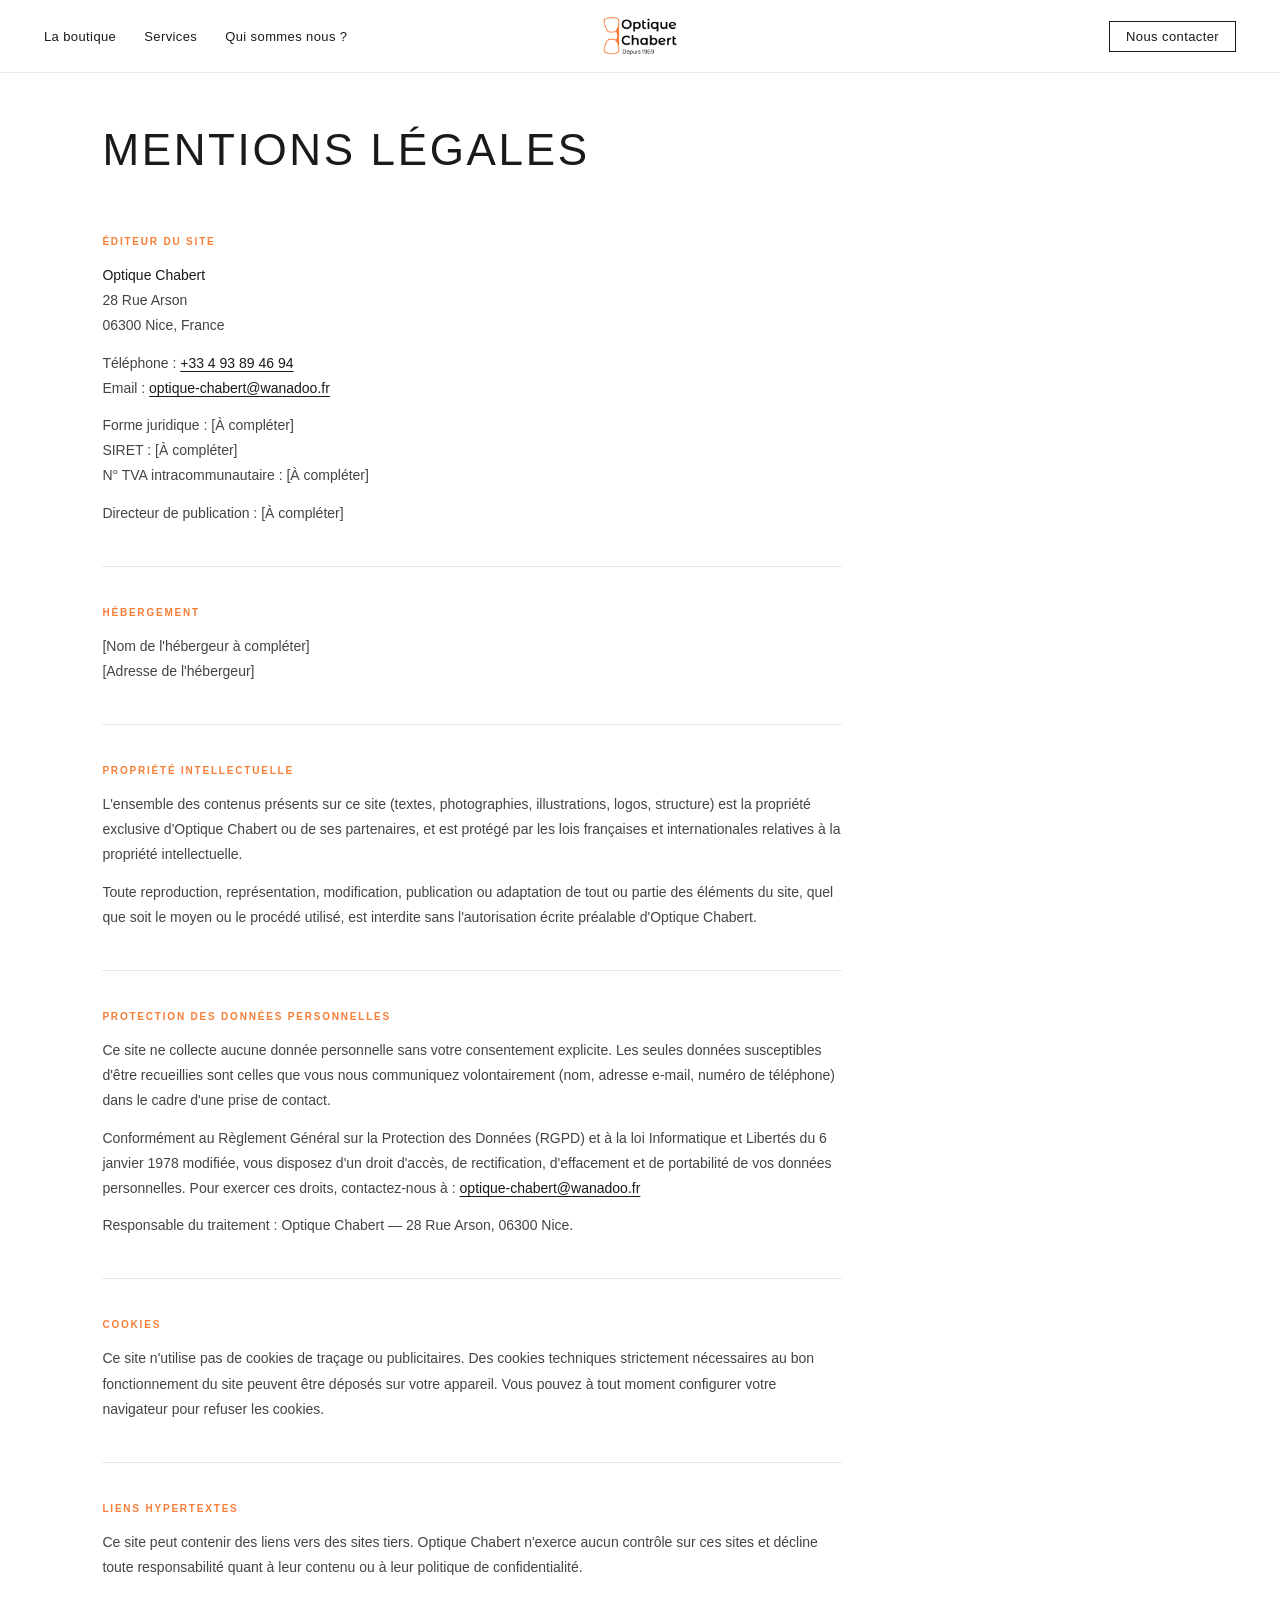
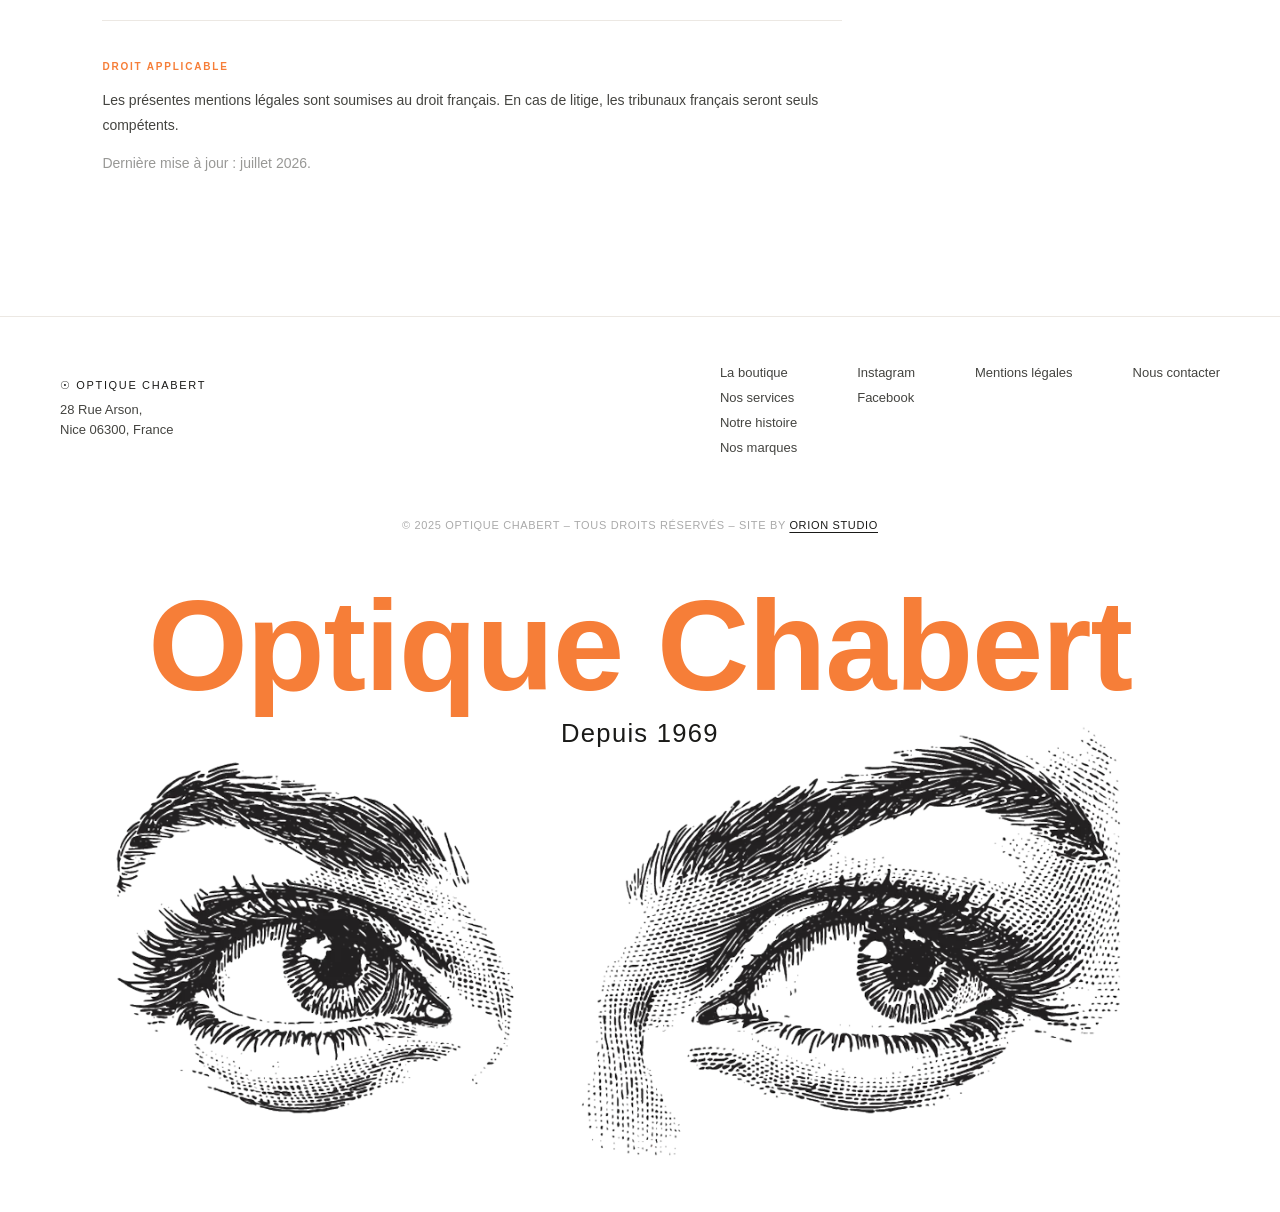
==== mentions-legales.html @ 477409d4 "Mentions légales : création de la page + nettoyage footer - Nouvelle page mentions-legales.html (édi" ====
<!DOCTYPE html>
<html lang="fr">
<head>
  <meta charset="UTF-8">
  <meta name="viewport" content="width=device-width, initial-scale=1.0">
  <title>Mentions légales — Optique Chabert</title>
  <meta name="description" content="Mentions légales du site Optique Chabert, opticien à Nice (06300).">
  <meta name="robots" content="noindex, follow">
  <link rel="canonical" href="https://optique-chabert.com/mentions-legales.html">
  <link rel="stylesheet" href="assets/css/styles.css">
</head>
<body>

  <!-- ── HEADER ──────────────────────────────────────────────── -->
  <header id="site-header" class="scrolled">

    <nav class="nav nav--left">
      <a href="/#boutique">La boutique</a>
      <span class="nav-services-trigger" role="button" tabindex="0">Services</span>
      <a href="/#histoire">Qui sommes nous ?</a>
    </nav>

    <a href="/" class="header-logo" aria-label="Optique Chabert — accueil">
      <picture>
        <source srcset="assets/images/logo-header.webp" type="image/webp">
        <img src="assets/images/logo-header.png" alt="Optique Chabert">
      </picture>
    </a>

    <nav class="nav nav--right">
      <a href="/#contact" class="nav-rdv">Nous contacter</a>
    </nav>

    <button class="burger" id="burger-btn" aria-label="Ouvrir le menu" aria-expanded="false">
      <span></span><span></span><span></span>
    </button>

    <!-- Mega menu Services (desktop) -->
    <div class="mega-menu" id="mega-menu">
      <a href="services/examen-de-vue.html" class="mega-card">
        <div class="mega-card-img" style="background-image:url('assets/images/sante-visuelle.webp')"></div>
        <div class="mega-card-body">
          <h4>Examen de vue</h4>
          <p>Évaluation complète de votre vision</p>
        </div>
      </a>
      <a href="services/lentilles-de-contact.html" class="mega-card">
        <div class="mega-card-img" style="background-image:url('assets/images/notre-histoire.webp')"></div>
        <div class="mega-card-body">
          <h4>Lentilles de contact</h4>
          <p>Adaptation et suivi personnalisés</p>
        </div>
      </a>
      <a href="services/lentilles-de-nuit.html" class="mega-card">
        <div class="mega-card-img" style="background-image:url('assets/images/lentille-de-nuit.webp')"></div>
        <div class="mega-card-body">
          <h4>Lentilles de nuit</h4>
          <p>Voir sans correction en journée</p>
        </div>
      </a>
      <a href="services/basse-vision.html" class="mega-card">
        <div class="mega-card-img" style="background-image:url('assets/images/basse-vision.webp')"></div>
        <div class="mega-card-body">
          <h4>Basse vision</h4>
          <p>Accompagnement des déficiences visuelles</p>
        </div>
      </a>
      <a href="services/vision-de-l-enfant.html" class="mega-card">
        <div class="mega-card-img" style="background-image:url('assets/images/enfant.webp')"></div>
        <div class="mega-card-body">
          <h4>Vision de l'enfant</h4>
          <p>Suivi et freination myopique</p>
        </div>
      </a>
    </div>

  </header>

  <!-- ── MENTIONS LÉGALES ─────────────────────────────────────── -->
  <main class="legal-page">

    <div class="legal-container">

      <h1 class="legal-title">Mentions légales</h1>

      <section class="legal-section">
        <h2>Éditeur du site</h2>
        <p><strong>Optique Chabert</strong><br>
        28 Rue Arson<br>
        06300 Nice, France</p>
        <p>Téléphone : <a href="tel:+33493894694">+33 4 93 89 46 94</a><br>
        Email : <a href="mailto:optique-chabert@wanadoo.fr">optique-chabert@wanadoo.fr</a></p>
        <p>Forme juridique : [À compléter]<br>
        SIRET : [À compléter]<br>
        N° TVA intracommunautaire : [À compléter]</p>
        <p>Directeur de publication : [À compléter]</p>
      </section>

      <section class="legal-section">
        <h2>Hébergement</h2>
        <p>[Nom de l'hébergeur à compléter]<br>
        [Adresse de l'hébergeur]</p>
      </section>

      <section class="legal-section">
        <h2>Propriété intellectuelle</h2>
        <p>L'ensemble des contenus présents sur ce site (textes, photographies, illustrations, logos, structure) est la propriété exclusive d'Optique Chabert ou de ses partenaires, et est protégé par les lois françaises et internationales relatives à la propriété intellectuelle.</p>
        <p>Toute reproduction, représentation, modification, publication ou adaptation de tout ou partie des éléments du site, quel que soit le moyen ou le procédé utilisé, est interdite sans l'autorisation écrite préalable d'Optique Chabert.</p>
      </section>

      <section class="legal-section">
        <h2>Protection des données personnelles</h2>
        <p>Ce site ne collecte aucune donnée personnelle sans votre consentement explicite. Les seules données susceptibles d'être recueillies sont celles que vous nous communiquez volontairement (nom, adresse e-mail, numéro de téléphone) dans le cadre d'une prise de contact.</p>
        <p>Conformément au Règlement Général sur la Protection des Données (RGPD) et à la loi Informatique et Libertés du 6 janvier 1978 modifiée, vous disposez d'un droit d'accès, de rectification, d'effacement et de portabilité de vos données personnelles. Pour exercer ces droits, contactez-nous à : <a href="mailto:optique-chabert@wanadoo.fr">optique-chabert@wanadoo.fr</a></p>
        <p>Responsable du traitement : Optique Chabert — 28 Rue Arson, 06300 Nice.</p>
      </section>

      <section class="legal-section">
        <h2>Cookies</h2>
        <p>Ce site n'utilise pas de cookies de traçage ou publicitaires. Des cookies techniques strictement nécessaires au bon fonctionnement du site peuvent être déposés sur votre appareil. Vous pouvez à tout moment configurer votre navigateur pour refuser les cookies.</p>
      </section>

      <section class="legal-section">
        <h2>Liens hypertextes</h2>
        <p>Ce site peut contenir des liens vers des sites tiers. Optique Chabert n'exerce aucun contrôle sur ces sites et décline toute responsabilité quant à leur contenu ou à leur politique de confidentialité.</p>
      </section>

      <section class="legal-section">
        <h2>Droit applicable</h2>
        <p>Les présentes mentions légales sont soumises au droit français. En cas de litige, les tribunaux français seront seuls compétents.</p>
        <p class="legal-date">Dernière mise à jour : juillet 2026.</p>
      </section>

    </div>

  </main>

  <!-- ── FOOTER ──────────────────────────────────────────────── -->
  <footer id="footer">

    <div class="footer-nav-bar">
      <div class="footer-left">
        <span class="footer-address-name">&#9737; Optique Chabert</span>
        <span class="footer-address-detail">28 Rue Arson,<br>Nice 06300, France</span>
      </div>

      <nav class="footer-cols">
        <div class="footer-col">
          <a href="/#boutique">La boutique</a>
          <a href="/#services">Nos services</a>
          <a href="/#histoire">Notre histoire</a>
          <a href="nos-marques.html">Nos marques</a>
        </div>
        <div class="footer-col">
          <a href="https://www.instagram.com/optique.chabert" target="_blank" rel="noopener">Instagram</a>
          <a href="https://www.facebook.com/profile.php?id=61589570131337" target="_blank" rel="noopener">Facebook</a>
        </div>
        <div class="footer-col">
          <a href="mentions-legales.html" aria-current="page">Mentions légales</a>
        </div>
        <div class="footer-col">
          <a href="/#contact">Nous contacter</a>
        </div>
      </nav>
    </div>

    <div class="footer-copy">
      &copy; 2025 Optique Chabert &ndash; Tous droits réservés &ndash; Site by <a href="https://orion-studio.io" target="_blank" rel="noopener">Orion Studio</a>
    </div>

    <div class="footer-statement">
      <div class="footer-statement-text">
        <span class="footer-big-name">Optique Chabert</span>
        <span class="footer-big-since">Depuis 1969</span>
      </div>
    </div>

  </footer>

  <script src="assets/js/script.js"></script>
</body>
</html>
---- assets/css/styles.css ----
/* ── VARIABLES & RESET ─────────────────────────────────────── */
:root {
  --accent:      #F67E38;
  --dark:        #1a1a18;
  --mid:         #444440;
  --light:       #f5f0eb;
  --header-h:    72px;
  --serif:       Helvetica Neue, Helvetica, Arial, sans-serif;
  --sans:        Helvetica Neue, Helvetica, Arial, sans-serif;
}

*, *::before, *::after { box-sizing: border-box; margin: 0; padding: 0; }

html { scroll-behavior: smooth; }

body {
  font-family: var(--sans);
  color: var(--dark);
  background: #fff;
  overflow-x: hidden;
}

a { text-decoration: none; color: inherit; }
ol, ul { list-style: none; }
img { display: block; max-width: 100%; }


/* ── BOUTONS ───────────────────────────────────────────────── */
.btn {
  display: inline-flex;
  align-items: center;
  justify-content: center;
  border: 1px solid currentColor;
  padding: 11px 22px;
  font-family: var(--sans);
  font-size: 11px;
  font-weight: 500;
  letter-spacing: 0.14em;
  text-transform: uppercase;
  transition: background 0.25s ease, color 0.25s ease;
  cursor: pointer;
}

.btn:hover { background: currentColor; }
/* hero button hover : text devient sombre */
.hero-content .btn:hover { color: var(--dark); }

.btn--sm {
  padding: 9px 18px;
  font-size: 10px;
}


/* ── HEADER ────────────────────────────────────────────────── */
#site-header {
  position: fixed;
  inset: 0 0 auto 0;
  height: var(--header-h);
  display: flex;
  align-items: center;
  justify-content: space-between;
  padding: 0 44px;
  z-index: 300;
  transition:
    background  0.45s ease,
    backdrop-filter 0.45s ease,
    -webkit-backdrop-filter 0.45s ease,
    box-shadow  0.45s ease;
}

#site-header.scrolled {
  background: rgba(255, 255, 255, 0.88);
  backdrop-filter: blur(24px);
  -webkit-backdrop-filter: blur(24px);
  box-shadow: 0 1px 0 rgba(0,0,0,0.08);
}

/* Navigation */
.nav {
  display: flex;
  align-items: center;
  gap: 28px;
}

.nav a,
.nav-services-trigger {
  font-size: 13px;
  font-weight: 400;
  letter-spacing: 0.03em;
  color: rgba(255,255,255,0.92);
  transition: color 0.3s ease, opacity 0.3s ease;
  white-space: nowrap;
  cursor: pointer;
  user-select: none;
}

.nav a:hover,
.nav-services-trigger:hover { opacity: 0.7; }

#site-header.scrolled .nav a,
#site-header.scrolled .nav-services-trigger { color: var(--dark); }

.nav-rdv {
  border: 1px solid rgba(255,255,255,0.6);
  padding: 7px 16px;
  font-size: 12px;
  font-weight: 500;
  letter-spacing: 0.08em;
  transition: background 0.25s, border-color 0.3s, color 0.3s !important;
}

.nav-rdv:hover {
  background: rgba(255,255,255,0.15);
  opacity: 1 !important;
}

#site-header.scrolled .nav-rdv {
  border-color: var(--dark);
  color: var(--dark);
}

#site-header.scrolled .nav-rdv:hover {
  background: var(--dark);
  color: #fff;
  border-color: var(--dark);
}

/* Logo dans le header — caché au départ, glisse à l'apparition */
.header-logo {
  position: absolute;
  left: 50%;
  transform: translateX(-50%);
  opacity: 0;
  transition: opacity 0.35s ease;
  pointer-events: none;
}

.header-logo img {
  height: 38px;
}

#site-header.scrolled .header-logo {
  opacity: 1;
  pointer-events: auto;
}


/* ── HERO ──────────────────────────────────────────────────── */
#hero {
  position: relative;
  height: 100vh;
  display: flex;
  align-items: flex-end;
  overflow: hidden;
}

.hero-bg {
  position: absolute;
  inset: 0;
  width: 100%;
  height: 100%;
  object-fit: cover;
  object-position: center;
  transform: scale(1.04); /* léger zoom pour parallaxe JS */
  transform-origin: center;
  transition: transform 0.05s linear;
}

.hero-overlay {
  position: absolute;
  inset: 0;
  background: linear-gradient(
    to bottom,
    rgba(0,0,0,0.3) 0%,
    rgba(0,0,0,0.15) 35%,
    rgba(0,0,0,0.72) 100%
  );
}

/* Grand logo centré — disparaît au scroll */
.hero-logo {
  position: absolute;
  top: 50%;
  left: 50%;
  transform: translate(-50%, -50%);
  pointer-events: none;
  transition: opacity 0.1s linear;
  z-index: 2;
}

.hero-logo img {
  width: clamp(200px, 22vw, 320px);
  filter: brightness(0) invert(1); /* blanc */
}

/* Texte bas gauche */
.hero-content {
  position: relative;
  z-index: 2;
  padding: 0 60px 64px;
  color: white;
  max-width: 680px;
}

.hero-content h1 {
  font-family: var(--sans);
  font-size: clamp(36px, 5.5vw, 68px);
  font-weight: 400;
  letter-spacing: 0.12em;
  text-transform: uppercase;
  margin-bottom: 18px;
  line-height: 1;
}

.hero-content p {
  font-size: 15px;
  line-height: 1.75;
  opacity: 0.88;
  margin-bottom: 32px;
  font-weight: 300;
}

.hero-content em {
  font-style: italic;
  font-family: var(--serif);
  font-size: 15px;
  letter-spacing: 0.02em;
}

.hero-content .btn {
  color: white;
  border-color: rgba(255,255,255,0.25);
  background: rgba(255,255,255,0.12);
  backdrop-filter: blur(10px);
  -webkit-backdrop-filter: blur(10px);
}

.hero-content .btn:hover {
  background: rgba(255,255,255,0.9);
  color: var(--dark);
  border-color: transparent;
}


/* ── SERVICES — SCROLL HORIZONTAL ─────────────────────────── */
/*
  Hauteur totale du wrapper = 100vh (zone sticky) + overflow horizontal
  → 5 cartes × 50vw = 250vw au total ; visible au départ : 100vw (2 cartes)
  → distance à parcourir : 150vw + 16px (4 gaps × 4px)
  Le scroll vertical pilote la translation horizontale, ratio ≈ 1:1
*/
#services-wrapper {
  position: relative;
  margin-top: 4px;
  height: calc(100vh - var(--header-h) + 150vw + 16px);
}

#services-sticky {
  position: sticky;
  top: var(--header-h);
  height: calc(100vh - var(--header-h));
  overflow: hidden;
  display: flex;
  align-items: stretch;
}

#services-track {
  display: flex;
  gap: 4px;
  will-change: transform;
}

.service-card {
  position: relative;
  flex-shrink: 0;
  width: 50vw;
  height: calc(100vh - var(--header-h));
  overflow: hidden;
}

/* Lien couvrant toute la carte */
.card-link {
  position: absolute;
  inset: 0;
  z-index: 1;
}

.service-bg {
  position: absolute;
  inset: 0;
  background-size: cover;
  background-position: center;
  transition: transform 0.6s ease;
}

.service-card:hover .service-bg {
  transform: scale(1.04);
}

.service-bg--1 { background-image: url('../images/sante-visuelle.webp'); }
.service-bg--2 { background-image: url('../images/notre-histoire.webp'); }
.service-bg--3 { background-image: url('../images/lentille-de-nuit.webp'); }
.service-bg--4 { background-image: url('../images/basse-vision.webp'); }
.service-bg--5 { background-image: url('../images/montures_solaires.webp'); }

/* Overlay au-dessus du lien carte */
.service-overlay {
  position: absolute;
  inset: 0;
  z-index: 2;
  display: flex;
  flex-direction: column;
  justify-content: flex-end;
  padding: 40px;
  background: linear-gradient(
    to top,
    rgba(0,0,0,0.78) 0%,
    rgba(0,0,0,0.35) 45%,
    transparent 100%
  );
  color: white;
}

.service-overlay h3 {
  font-family: var(--serif);
  font-size: clamp(24px, 2.8vw, 36px);
  font-weight: 400;
  letter-spacing: 0.02em;
  margin-bottom: 12px;
  line-height: 1.15;
}

.service-overlay p {
  font-size: 14px;
  line-height: 1.7;
  font-weight: 300;
  opacity: 0.88;
  margin-bottom: 24px;
  max-width: 380px;
}

.service-actions {
  display: flex;
  gap: 12px;
  flex-wrap: wrap;
}

.service-actions .btn {
  color: white;
  border-color: rgba(255,255,255,0.25);
  background: rgba(255,255,255,0.12);
  backdrop-filter: blur(10px);
  -webkit-backdrop-filter: blur(10px);
}

.service-actions .btn:hover {
  background: rgba(255,255,255,0.9);
  color: var(--dark);
  border-color: transparent;
}


/* ── MONTURES & SOLAIRES ────────────────────────────────────── */
#montures {
  display: grid;
  grid-template-columns: 1fr 1fr;
  height: calc(100vh - var(--header-h));
  margin-top: 4px;
  margin-bottom: 4px;
}

.montures-img {
  background-size: cover;
  background-position: center;
}

.montures-content {
  display: flex;
  flex-direction: column;
  justify-content: center;
  padding: 80px 72px;
  background: #faf8f5;
  overflow-y: auto;
}

.montures-content h2 {
  font-size: clamp(28px, 3vw, 42px);
  font-weight: 400;
  letter-spacing: 0.04em;
  text-transform: uppercase;
  color: var(--dark);
  margin-bottom: 28px;
}

.montures-content p {
  font-size: 16px;
  line-height: 1.75;
  color: #555;
  margin-bottom: 16px;
}

.montures-content .btn {
  align-self: flex-start;
  margin-top: 16px;
}


/* ── NOTRE HISTOIRE ────────────────────────────────────────── */
#histoire {
  display: grid;
  grid-template-columns: 1fr 1fr;
  margin-top: 4px;
  background: #fff;
}

/* Colonne gauche : image sticky */
.histoire-img-col {
  position: relative;
}

.histoire-img-wrap {
  position: sticky;
  top: var(--header-h);
  height: calc(100vh - var(--header-h));
  overflow: hidden;
}

.histoire-img {
  position: absolute;
  inset: 0;
  width: 100%;
  height: 100%;
  object-fit: cover;
  opacity: 0;
  transform: scale(1.04);
  transition: opacity 0.7s ease, transform 0.7s ease;
}

.histoire-img--active {
  opacity: 1;
  transform: scale(1);
}

/* Colonne droite : frise chronologique */
.histoire-content-col {
  display: flex;
  flex-direction: column;
}

.histoire-timeline {
  position: relative;
  padding-left: clamp(48px, 6vw, 80px);
}

/* Ligne verticale de la frise */
.histoire-timeline::before {
  content: '';
  position: absolute;
  left: calc(clamp(48px, 6vw, 80px) / 2);
  top: 8vh;
  bottom: 8vh;
  width: 1px;
  background: #e0dbd4;
}

/* Étape */
.histoire-step {
  position: relative;
  min-height: calc(100vh - var(--header-h));
  display: flex;
  align-items: center;
  gap: 32px;
  padding: 60px clamp(32px, 4vw, 64px) 60px 0;
  opacity: 0.3;
  transform: translateY(24px);
  transition: opacity 0.6s ease, transform 0.6s ease;
}

.histoire-step.active {
  opacity: 1;
  transform: translateY(0);
}

/* Indicateur point sur la frise */
.step-mark {
  position: absolute;
  left: calc(-1 * clamp(48px, 6vw, 80px));
  top: 50%;
  transform: translateY(-50%);
  width: clamp(48px, 6vw, 80px);
  display: flex;
  justify-content: center;
}

.step-dot {
  width: 11px;
  height: 11px;
  border-radius: 50%;
  border: 1.5px solid #ccc;
  background: #fff;
  transition: border-color 0.4s ease, background 0.4s ease, transform 0.4s ease;
  flex-shrink: 0;
}

.histoire-step.active .step-dot {
  border-color: var(--accent);
  background: var(--accent);
  transform: scale(1.3);
}

/* Contenu de l'étape */
.step-body {
  display: flex;
  flex-direction: column;
  gap: 0;
}

.histoire-step h2 {
  font-size: clamp(32px, 4.5vw, 60px);
  font-weight: 300;
  letter-spacing: 0.06em;
  text-transform: uppercase;
  line-height: 1;
  margin-bottom: 12px;
}

.histoire-address {
  font-size: 11px;
  font-weight: 500;
  letter-spacing: 0.2em;
  text-transform: uppercase;
  color: var(--mid);
  margin-bottom: 28px;
}

.histoire-intro {
  font-size: 15px;
  line-height: 1.85;
  color: var(--mid);
  font-weight: 300;
  max-width: 440px;
}

.histoire-year {
  display: block;
  font-size: clamp(48px, 7vw, 96px);
  font-weight: 200;
  letter-spacing: -0.01em;
  color: var(--dark);
  margin-bottom: 20px;
  line-height: 1;
}

.histoire-year--today { font-weight: 300; }

.step-body p {
  font-size: 15px;
  line-height: 1.8;
  color: var(--mid);
  font-weight: 300;
  max-width: 420px;
}


/* ── AVIS CLIENTS ──────────────────────────────────────────── */
#avis {
  padding: clamp(60px, 8vw, 120px) clamp(40px, 6vw, 80px);
  background: #faf8f5;
}

.avis-header {
  display: flex;
  align-items: center;
  justify-content: space-between;
  margin-bottom: 56px;
  flex-wrap: wrap;
  gap: 20px;
}

.avis-header h2 {
  font-size: clamp(24px, 3.5vw, 44px);
  font-weight: 400;
  letter-spacing: 0.04em;
  text-transform: uppercase;
}

.btn--dark {
  color: var(--dark);
  border-color: var(--dark);
}

.btn--dark:hover {
  background: var(--dark);
  color: #fff;
}

.avis-grid {
  display: grid;
  grid-template-columns: repeat(3, 1fr);
  gap: 24px;
}

.avis-card {
  background: #fff;
  padding: 36px 32px;
  display: flex;
  flex-direction: column;
  gap: 16px;
  border: 1px solid #ece8e3;
}

.avis-stars {
  color: var(--accent);
  font-size: 16px;
  letter-spacing: 2px;
}

.avis-card p {
  font-size: 15px;
  line-height: 1.75;
  color: var(--mid);
  font-weight: 300;
  font-style: italic;
  flex: 1;
}

.avis-author {
  font-size: 12px;
  font-weight: 500;
  letter-spacing: 0.1em;
  text-transform: uppercase;
  color: var(--dark);
}


/* ── NOUS CONTACTER ────────────────────────────────────────── */
#contact {
  display: grid;
  grid-template-columns: 1fr 1fr;
  min-height: calc(100vh - var(--header-h));
  background: #fff;
  border-top: 1px solid #ece8e3;
}

/* Colonne gauche */
.contact-info {
  padding: clamp(60px, 7vw, 100px) clamp(48px, 5vw, 80px);
  display: flex;
  flex-direction: column;
  justify-content: center;
  gap: 40px;
}

.contact-info h2 {
  font-size: clamp(28px, 3.5vw, 48px);
  font-weight: 400;
  letter-spacing: 0.06em;
  text-transform: uppercase;
  line-height: 1;
  margin-bottom: 8px;
}

.contact-block {
  display: flex;
  flex-direction: column;
  gap: 6px;
}

.contact-label {
  font-size: 10px;
  font-weight: 500;
  letter-spacing: 0.2em;
  text-transform: uppercase;
  color: var(--accent);
}

.contact-value {
  font-size: 14px;
  font-weight: 300;
  color: var(--dark);
  line-height: 1.6;
  transition: opacity 0.2s;
}

a.contact-value:hover { opacity: 0.6; }

.contact-maps-btn {
  margin-top: 10px;
  align-self: flex-start;
  color: var(--dark);
  border-color: var(--dark);
}

.contact-maps-btn:hover {
  background: var(--dark);
  color: #fff;
}

/* Horaires */
.contact-hours {
  display: flex;
  flex-direction: column;
  gap: 4px;
}

.hours-row {
  display: flex;
  justify-content: space-between;
  max-width: 280px;
  font-size: 13px;
  font-weight: 300;
  color: var(--mid);
  padding-bottom: 4px;
  border-bottom: 1px solid #ece8e3;
}

.hours-row:last-child { border-bottom: none; }

/* Instagram */
.contact-social {
  display: inline-flex;
  align-items: center;
  gap: 10px;
  color: var(--dark);
  font-size: 13px;
  font-weight: 400;
  transition: opacity 0.2s;
}

.contact-social:hover { opacity: 0.6; }

/* Colonne droite : carte */
.contact-map {
  position: relative;
  isolation: isolate;
}

.contact-map .leaflet-container {
  position: absolute;
  inset: 0;
  width: 100%;
  height: 100%;
}


/* ── ACCÈS TRANSPORT ───────────────────────────────────────── */

.acces-intro {
  font-size: 13px;
  font-weight: 300;
  color: var(--mid);
  line-height: 1.7;
  margin-bottom: 24px;
}

.acces-grid {
  display: flex;
  align-items: stretch;
  margin-bottom: 24px;
}

.acces-col {
  flex: 1;
  display: flex;
  flex-direction: column;
  align-items: center;
  text-align: center;
  padding: 16px 12px;
}

.acces-sep {
  width: 1px;
  background: #e0dbd5;
  margin: 4px 0;
  align-self: stretch;
}

.acces-svg {
  width: 40px;
  height: 40px;
  color: var(--dark);
  margin-bottom: 14px;
}

.acces-title {
  display: block;
  font-size: 10px;
  font-weight: 700;
  letter-spacing: 0.18em;
  text-transform: uppercase;
  color: var(--dark);
  margin-bottom: 8px;
}

.acces-desc {
  font-size: 12px;
  font-weight: 300;
  color: var(--mid);
  line-height: 1.65;
}

.acces-sub {
  font-size: 11px;
  opacity: 0.7;
}

.acces-dot {
  color: var(--accent);
  font-weight: 600;
}

.acces-maps-btn {
  display: flex;
  align-items: center;
  justify-content: space-between;
  width: 100%;
  padding: 14px 18px;
  border: 1px solid var(--dark);
  color: var(--dark);
  font-size: 10px;
  font-weight: 600;
  letter-spacing: 0.15em;
  text-transform: uppercase;
  transition: background 0.2s, color 0.2s;
  box-sizing: border-box;
}

.acces-maps-btn:hover {
  background: var(--dark);
  color: #fff;
}

/* ── BOUTON STICKY APPEL MOBILE ─────────────────────────────── */
.mobile-call-fab {
  display: none;
}

@media (max-width: 768px) {
  .mobile-call-fab {
    display: flex;
    align-items: center;
    justify-content: center;
    position: fixed;
    bottom: 24px;
    right: 20px;
    width: 56px;
    height: 56px;
    background: var(--accent);
    border-radius: 50%;
    box-shadow: 0 4px 20px rgba(0,0,0,0.22);
    z-index: 800;
    transition: transform 0.2s, box-shadow 0.2s;
  }
  .mobile-call-fab:active {
    transform: scale(0.93);
    box-shadow: 0 2px 10px rgba(0,0,0,0.18);
  }
  .mobile-call-fab svg {
    width: 24px;
    height: 24px;
    stroke: #fff;
  }
}


/* ── FOOTER ────────────────────────────────────────────────── */
#footer {
  background: #fff;
  color: var(--dark);
  border-top: 1px solid #ece8e3;
}

/* Bande navigation */
.footer-nav-bar {
  display: flex;
  align-items: center;
  gap: 40px;
  padding: 48px 60px;
}

.footer-left {
  display: flex;
  flex-direction: column;
  gap: 8px;
  flex-shrink: 0;
  min-width: 180px;
}

.footer-logo {
  height: 36px;
  width: auto;
  max-width: 180px;
  object-fit: contain;
  filter: brightness(0);
  margin-bottom: 4px;
}

.footer-address-name {
  font-size: 11px;
  font-weight: 500;
  letter-spacing: 0.15em;
  text-transform: uppercase;
  color: var(--dark);
}

.footer-address-detail {
  font-size: 13px;
  font-weight: 300;
  color: var(--mid);
  line-height: 1.6;
}

.footer-cols {
  display: flex;
  gap: 60px;
  flex: 1;
  justify-content: flex-end;
}

.footer-col {
  display: flex;
  flex-direction: column;
  gap: 10px;
}

.footer-col a {
  font-size: 13px;
  font-weight: 300;
  color: var(--mid);
  white-space: nowrap;
  transition: color 0.2s;
}

.footer-col a:hover { color: var(--dark); }

/* Copyright */
.footer-copy {
  padding: 16px 60px;
  font-size: 11px;
  letter-spacing: 0.06em;
  text-transform: uppercase;
  color: #aaa;
  text-align: center;
}

.footer-copy a {
  color: var(--dark);
  text-decoration: underline;
  text-underline-offset: 3px;
}

/* Grand bloc statement */
.footer-statement {
  position: relative;
  overflow: hidden;
  min-height: 52vw;
  display: flex;
  flex-direction: column;
  justify-content: flex-start;
  background-image: url('../images/footer.webp');
  background-size: 100% auto;
  background-position: center bottom;
  background-repeat: no-repeat;
}

.footer-statement-text {
  display: flex;
  flex-direction: column;
  align-items: center;
  padding: 3vw 20px 0;
  line-height: 1;
}

.footer-big-name {
  font-size: 10vw;
  font-weight: 700;
  letter-spacing: -0.01em;
  color: var(--accent);
  line-height: 0.95;
  text-align: center;
  white-space: nowrap;
}

.footer-big-since {
  font-size: clamp(14px, 2vw, 28px);
  font-weight: 300;
  color: var(--dark);
  letter-spacing: 0.05em;
  margin-top: 14px;
}


/* ── PAGE NOS MARQUES ──────────────────────────────────────── */
.marques-hero {
  position: relative;
  height: calc(100vh - var(--header-h));
  display: flex;
  align-items: flex-end;
  overflow: hidden;
}

.marques-hero-bg {
  position: absolute;
  inset: 0;
  background-size: cover;
  background-position: center;
  transform: scale(1.04);
}

.marques-hero-overlay {
  position: absolute;
  inset: 0;
  background: linear-gradient(
    to bottom,
    rgba(0,0,0,0.15) 0%,
    rgba(0,0,0,0.05) 40%,
    rgba(0,0,0,0.65) 100%
  );
}

.marques-hero-content {
  position: relative;
  z-index: 2;
  padding: 0 72px 64px;
  color: white;
}

.marques-hero-label {
  font-size: 11px;
  font-weight: 500;
  letter-spacing: 0.15em;
  text-transform: uppercase;
  opacity: 0.7;
  margin-bottom: 12px;
}

.marques-hero-content h1 {
  font-size: clamp(40px, 6vw, 80px);
  font-weight: 300;
  letter-spacing: 0.06em;
  text-transform: uppercase;
  margin-bottom: 20px;
  line-height: 1.1;
}

.marques-hero-content > p {
  font-size: 16px;
  line-height: 1.7;
  max-width: 560px;
  opacity: 0.88;
}

.marques-intro {
  max-width: 760px;
  margin: 80px auto;
  padding: 0 40px;
  text-align: center;
}

.marques-intro p {
  font-size: 16px;
  line-height: 1.85;
  color: #555;
}

.marques-grid-section {
  padding: 0 40px 100px;
  max-width: 1400px;
  margin: 0 auto;
}

.marques-category {
  margin-bottom: 80px;
}

.marques-category-title {
  font-size: 11px;
  font-weight: 600;
  letter-spacing: 0.14em;
  text-transform: uppercase;
  color: #aaa;
  margin-bottom: 32px;
  padding-bottom: 16px;
  border-bottom: 1px solid #ece8e3;
}

.marques-grid {
  display: grid;
  grid-template-columns: repeat(4, 1fr);
  gap: 4px;
}

.marque-card {
  background: #faf8f5;
  overflow: hidden;
}

.marque-card-img {
  height: 240px;
  background-size: cover;
  background-position: center;
  background-color: #ece8e3;
  transition: transform 0.5s ease;
}

.marque-card:hover .marque-card-img {
  transform: scale(1.04);
}

.marque-card-body {
  padding: 24px 28px 32px;
}

.marque-card-body h3 {
  font-size: 15px;
  font-weight: 500;
  letter-spacing: 0.04em;
  color: var(--dark);
  margin-bottom: 10px;
  text-transform: uppercase;
}

.marque-card-body p {
  font-size: 13px;
  line-height: 1.7;
  color: #777;
}

@media (max-width: 1100px) {
  .marques-grid { grid-template-columns: repeat(2, 1fr); }
}

@media (max-width: 768px) {
  .marques-hero-content { padding: 0 24px 48px; }
  .marques-intro { margin: 48px auto; padding: 0 24px; }
  .marques-grid-section { padding: 0 24px 64px; }
  .marques-grid { grid-template-columns: 1fr; }
  .marque-card-img { height: 200px; }
}


/* ── PAGES SERVICE ─────────────────────────────────────────── */

/* Hero court (60vh) réutilisé sur les pages service */
.service-hero {
  position: relative;
  height: 70vh;
  display: flex;
  align-items: flex-end;
  overflow: hidden;
}

.service-hero-bg {
  position: absolute;
  inset: 0;
  background-size: cover;
  background-position: center;
  transform: scale(1.04);
}

.service-hero-overlay {
  position: absolute;
  inset: 0;
  background: linear-gradient(to top, rgba(0,0,0,0.72) 0%, rgba(0,0,0,0.1) 60%, transparent 100%);
}

.service-hero-content {
  position: relative;
  z-index: 2;
  color: white;
  padding: 0 60px 56px;
}

.service-hero-breadcrumb {
  display: flex;
  align-items: center;
  gap: 8px;
  font-size: 11px;
  letter-spacing: 0.15em;
  text-transform: uppercase;
  opacity: 0.7;
  margin-bottom: 16px;
}

.service-hero-breadcrumb a { color: white; }
.service-hero-breadcrumb a:hover { opacity: 0.7; }
.service-hero-breadcrumb span { opacity: 0.5; }

.service-hero-content h1 {
  font-size: clamp(36px, 6vw, 80px);
  font-weight: 300;
  letter-spacing: 0.08em;
  text-transform: uppercase;
  line-height: 1;
  margin-bottom: 16px;
}

.service-hero-content p {
  font-size: 15px;
  font-weight: 300;
  opacity: 0.88;
  max-width: 520px;
  line-height: 1.7;
}

/* Corps de la page service */
.service-body {
  display: grid;
  grid-template-columns: 1fr 1fr;
  min-height: 70vh;
}

.service-body-left {
  padding: clamp(60px, 7vw, 100px) clamp(40px, 5vw, 80px);
  border-right: 1px solid #ece8e3;
  background: #fff;
  position: sticky;
  top: var(--header-h);
  align-self: start;
}

.service-body-left h2 {
  font-size: clamp(22px, 2.8vw, 36px);
  font-weight: 300;
  letter-spacing: 0.06em;
  text-transform: uppercase;
  margin-bottom: 28px;
}

.service-body-left p {
  font-size: 14px;
  line-height: 1.85;
  color: var(--mid);
  font-weight: 300;
  margin-bottom: 20px;
}

.service-body-right {
  padding: clamp(60px, 7vw, 100px) clamp(40px, 5vw, 80px);
  background: #faf8f5;
}

.service-detail-label {
  font-size: 10px;
  font-weight: 500;
  letter-spacing: 0.2em;
  text-transform: uppercase;
  color: var(--accent);
  margin-bottom: 20px;
  display: block;
}

.service-detail-list {
  display: flex;
  flex-direction: column;
  gap: 16px;
  margin-bottom: 40px;
}

.service-detail-list li {
  display: flex;
  align-items: flex-start;
  gap: 14px;
  font-size: 14px;
  line-height: 1.6;
  color: var(--mid);
  font-weight: 300;
}

.service-detail-list li::before {
  content: '';
  width: 5px;
  height: 5px;
  border-radius: 50%;
  background: var(--accent);
  flex-shrink: 0;
  margin-top: 8px;
}

/* CTA bloc */
.service-cta {
  padding: clamp(60px, 7vw, 100px) clamp(40px, 5vw, 80px);
  background: var(--dark);
  color: white;
  display: flex;
  align-items: center;
  justify-content: space-between;
  gap: 40px;
  flex-wrap: wrap;
}

.service-cta h2 {
  font-size: clamp(22px, 3vw, 42px);
  font-weight: 300;
  letter-spacing: 0.06em;
  text-transform: uppercase;
}

.service-cta p {
  font-size: 14px;
  font-weight: 300;
  opacity: 0.7;
  margin-top: 10px;
  max-width: 480px;
  line-height: 1.7;
}

.btn--white {
  color: white;
  border-color: rgba(255,255,255,0.6);
}

.btn--white:hover {
  background: white;
  color: var(--dark);
}


/* ══════════════════════════════════════════════════════════════
   MEGA MENU DESKTOP
══════════════════════════════════════════════════════════════ */
.mega-menu {
  position: absolute;
  top: var(--header-h);
  left: 0;
  right: 0;
  display: grid;
  grid-template-columns: repeat(5, 1fr);
  height: 340px;
  background: #fff;
  box-shadow: 0 24px 48px rgba(0,0,0,0.12);
  opacity: 0;
  pointer-events: none;
  transform: translateY(-6px);
  transition: opacity 0.25s ease, transform 0.25s ease;
  z-index: 99;
}

.mega-menu.visible {
  opacity: 1;
  pointer-events: auto;
  transform: translateY(0);
}

.mega-card {
  position: relative;
  overflow: hidden;
  display: block;
  border-right: 1px solid rgba(255,255,255,0.08);
}

.mega-card:last-child { border-right: none; }

.mega-card-img {
  position: absolute;
  inset: 0;
  background-size: cover;
  background-position: center;
  transition: transform 0.5s ease;
}

.mega-card:hover .mega-card-img { transform: scale(1.05); }

.mega-card-body {
  position: absolute;
  inset: 0;
  display: flex;
  flex-direction: column;
  justify-content: flex-end;
  padding: 28px 24px;
  background: linear-gradient(to top, rgba(0,0,0,0.72) 0%, transparent 60%);
  color: white;
}

.mega-card-body h4 {
  font-size: 13px;
  font-weight: 500;
  letter-spacing: 0.1em;
  text-transform: uppercase;
  margin-bottom: 4px;
}

.mega-card-body p {
  font-size: 12px;
  font-weight: 300;
  opacity: 0.75;
  line-height: 1.5;
}


/* ══════════════════════════════════════════════════════════════
   BURGER & MOBILE NAV
══════════════════════════════════════════════════════════════ */
.burger {
  display: none;
  flex-direction: column;
  justify-content: center;
  gap: 5px;
  background: none;
  border: none;
  cursor: pointer;
  padding: 6px;
  z-index: 300;
  flex-shrink: 0;
}

.burger span {
  display: block;
  width: 22px;
  height: 1.5px;
  background: white;
  transition: transform 0.35s ease, opacity 0.25s ease, background 0.3s;
}

#site-header.scrolled .burger span { background: var(--dark); }

.burger.open span:nth-child(1) { transform: translateY(6.5px) rotate(45deg); }
.burger.open span:nth-child(2) { opacity: 0; transform: scaleX(0); }
.burger.open span:nth-child(3) { transform: translateY(-6.5px) rotate(-45deg); }

/* Override burger color when nav is open (dark bg) */
.burger.open span { background: var(--dark) !important; }

/* Mobile nav overlay */
.mobile-nav {
  position: fixed;
  top: 0; right: 0; bottom: 0;
  width: 100%;
  background: #fff;
  z-index: 200;
  display: flex;
  flex-direction: column;
  padding: calc(var(--header-h) + 24px) 32px 48px;
  transform: translateX(100%);
  transition: transform 0.4s cubic-bezier(0.4, 0, 0.2, 1);
  overflow-y: auto;
  pointer-events: none;
}

.mobile-nav.open {
  transform: translateX(0);
  pointer-events: auto;
}

.mobile-nav-main {
  display: flex;
  flex-direction: column;
  flex: 1;
}

.mobile-nav-main > a {
  font-size: 15px;
  font-weight: 400;
  color: var(--dark);
  padding: 18px 0;
  border-bottom: 1px solid #f0ece8;
  letter-spacing: 0.01em;
  transition: color 0.2s;
}

.mobile-nav-main > a:hover { color: var(--accent); }

.mobile-nav-group {
  border-bottom: 1px solid #f0ece8;
  padding-bottom: 8px;
}

.mobile-nav-label {
  display: block;
  font-size: 10px;
  font-weight: 600;
  text-transform: uppercase;
  letter-spacing: 0.12em;
  color: #aaa;
  padding: 18px 0 10px;
}

.mobile-nav-sub {
  display: flex;
  flex-direction: column;
  padding-left: 12px;
  gap: 0;
}

.mobile-nav-sub a {
  font-size: 14px;
  color: #555;
  padding: 10px 0;
  border-bottom: none;
  transition: color 0.2s;
}

.mobile-nav-sub a:hover { color: var(--accent); }

.mobile-nav-rdv {
  display: block;
  margin-top: 32px;
  padding: 16px 24px;
  background: var(--accent);
  color: #fff;
  text-align: center;
  font-size: 13px;
  font-weight: 500;
  letter-spacing: 0.08em;
  text-transform: uppercase;
  flex-shrink: 0;
}


/* ══════════════════════════════════════════════════════════════
   RESPONSIVE — MOBILE (≤ 768px)
══════════════════════════════════════════════════════════════ */
@media (max-width: 768px) {

  /* ── Header ── */
  #site-header {
    padding: 0 20px;
    background: rgba(255,255,255,0.95);
    backdrop-filter: blur(20px);
    -webkit-backdrop-filter: blur(20px);
  }

  .nav--left,
  .nav--right { display: none; }

  .header-logo {
    position: static;
    transform: none;
    opacity: 1 !important;
    pointer-events: auto !important;
  }

  .header-logo img { height: 30px; }

  .burger { display: flex; }
  .burger span { background: var(--dark); }

  .mega-menu { display: none; }

  /* ── Hero ── */
  .hero-logo { display: none; }

  .hero-content {
    padding: 0 24px 48px;
  }

  .hero-content h1 { font-size: 32px; }

  /* ── Services : scroll horizontal conservé ── */
  #services-wrapper {
    height: calc(100vh - var(--header-h) + 400vw + 8px);
    margin-top: 4px;
  }

  #services-sticky {
    position: sticky;
    top: var(--header-h);
    height: calc(100vh - var(--header-h));
    overflow: hidden;
  }

  #services-track {
    flex-direction: row;
    gap: 4px;
  }

  .service-card {
    width: 100vw;
    height: calc(100vh - var(--header-h));
    flex-shrink: 0;
  }

  /* ── Montures ── */
  #montures { grid-template-columns: 1fr; min-height: 100vh; height: auto; }
  .montures-img { min-height: 50vw; }
  .montures-content { padding: 48px 24px; }

  /* ── Notre histoire : plein écran mobile ── */
  #histoire { grid-template-columns: 1fr; }

  .histoire-img-col { display: none; }

  .histoire-timeline { padding-left: 0; }

  .histoire-timeline::before { display: none; }

  .step-mark { display: none; }

  .histoire-step {
    min-height: 100vh;
    width: 100%;
    padding: 0 32px 64px;
    display: flex;
    align-items: flex-end;
    opacity: 1 !important;
    transform: none !important;
    overflow: hidden;
    position: relative;
  }

  /* Image toujours visible en fond */
  .histoire-step::before {
    content: '';
    position: absolute;
    inset: 0;
    background-size: cover;
    background-position: center;
    opacity: 1;
    z-index: 0;
  }

  /* Overlay : léger par défaut, plus dense sur l'étape active */
  .histoire-step::after {
    content: '';
    position: absolute;
    inset: 0;
    background: rgba(15,15,12,0.52);
    opacity: 1;
    transition: background 0.5s ease;
    z-index: 0;
  }

  .histoire-step.active::after {
    background: rgba(15,15,12,0.70);
  }

  .histoire-step[data-img="0"]::before { background-image: url('../images/notre-histoire.webp'); }
  .histoire-step[data-img="1"]::before { background-image: url('../images/sante-visuelle.webp'); }
  .histoire-step[data-img="2"]::before { background-image: url('../images/lentille-de-nuit.webp'); }
  .histoire-step[data-img="3"]::before { background-image: url('../images/basse-vision.webp'); }

  .step-body { position: relative; z-index: 1; width: 100%; }

  /* Texte toujours blanc sur fond image */
  .histoire-step .histoire-year,
  .histoire-step h2,
  .histoire-step p { color: white; }

  .histoire-year { font-size: 40px; }

  /* ── Avis ── */
  #avis { padding: 60px 24px; }

  .avis-header { flex-direction: column; align-items: flex-start; }

  .avis-grid { grid-template-columns: 1fr; }

  /* ── Contact ── */
  #contact { grid-template-columns: 1fr; }

  .contact-info { padding: 48px 24px; }

  .contact-map { height: 300px; position: relative; }

  /* ── Footer nav ── */
  .footer-nav-bar {
    flex-direction: column;
    align-items: flex-start;
    padding: 40px 24px;
    gap: 32px;
  }

  .footer-address-name { white-space: nowrap; }

  .footer-cols {
    flex-direction: column;
    gap: 24px;
    width: 100%;
  }

  .footer-col {
    flex-direction: column;
    gap: 10px;
  }

  .footer-copy { padding: 16px 24px; }

  .footer-big-name { font-size: 17vw; white-space: normal; text-align: center; }

  .footer-statement { min-height: 80vw; }

  /* ── Page service ── */
  .service-body { grid-template-columns: 1fr; }

  .service-body-left { border-right: none; border-bottom: 1px solid #ece8e3; position: relative; align-self: auto; }

  .service-hero-content { padding: 0 24px 40px; }

  .service-cta { flex-direction: column; align-items: flex-start; }
}


/* ══════════════════════════════════════════════════════════════
   SCROLL REVEAL
══════════════════════════════════════════════════════════════ */
.reveal {
  opacity: 0;
  transform: translateY(28px);
  transition: opacity 0.75s cubic-bezier(0.22, 1, 0.36, 1),
              transform 0.75s cubic-bezier(0.22, 1, 0.36, 1);
}
.reveal.visible {
  opacity: 1;
  transform: none;
}
.reveal-d1 { transition-delay: 0.10s; }
.reveal-d2 { transition-delay: 0.20s; }
.reveal-d3 { transition-delay: 0.30s; }
.reveal-d4 { transition-delay: 0.40s; }

@media (prefers-reduced-motion: reduce) {
  .reveal { opacity: 1; transform: none; transition: none; }
}


/* ── PAGE MENTIONS LÉGALES ─────────────────────────────────── */
.legal-page {
  padding: clamp(80px, 10vw, 140px) clamp(24px, 8vw, 120px) clamp(60px, 8vw, 100px);
  min-height: calc(100vh - var(--header-h));
  background: #fff;
}

.legal-container {
  max-width: 740px;
}

.legal-title {
  font-size: clamp(28px, 4vw, 44px);
  font-weight: 400;
  letter-spacing: 0.06em;
  text-transform: uppercase;
  color: var(--dark);
  margin-bottom: clamp(40px, 6vw, 64px);
  line-height: 1;
}

.legal-section {
  margin-bottom: 40px;
  padding-bottom: 40px;
  border-bottom: 1px solid #ece8e3;
}

.legal-section:last-child {
  border-bottom: none;
  margin-bottom: 0;
}

.legal-section h2 {
  font-size: 10px;
  font-weight: 700;
  letter-spacing: 0.18em;
  text-transform: uppercase;
  color: var(--accent);
  margin-bottom: 16px;
}

.legal-section p {
  font-size: 14px;
  font-weight: 300;
  color: var(--mid);
  line-height: 1.8;
  margin-bottom: 12px;
}

.legal-section p:last-child { margin-bottom: 0; }

.legal-section a {
  color: var(--dark);
  text-decoration: underline;
  text-underline-offset: 3px;
}

.legal-section strong { color: var(--dark); font-weight: 500; }

.legal-date {
  font-size: 12px;
  opacity: 0.55;
}
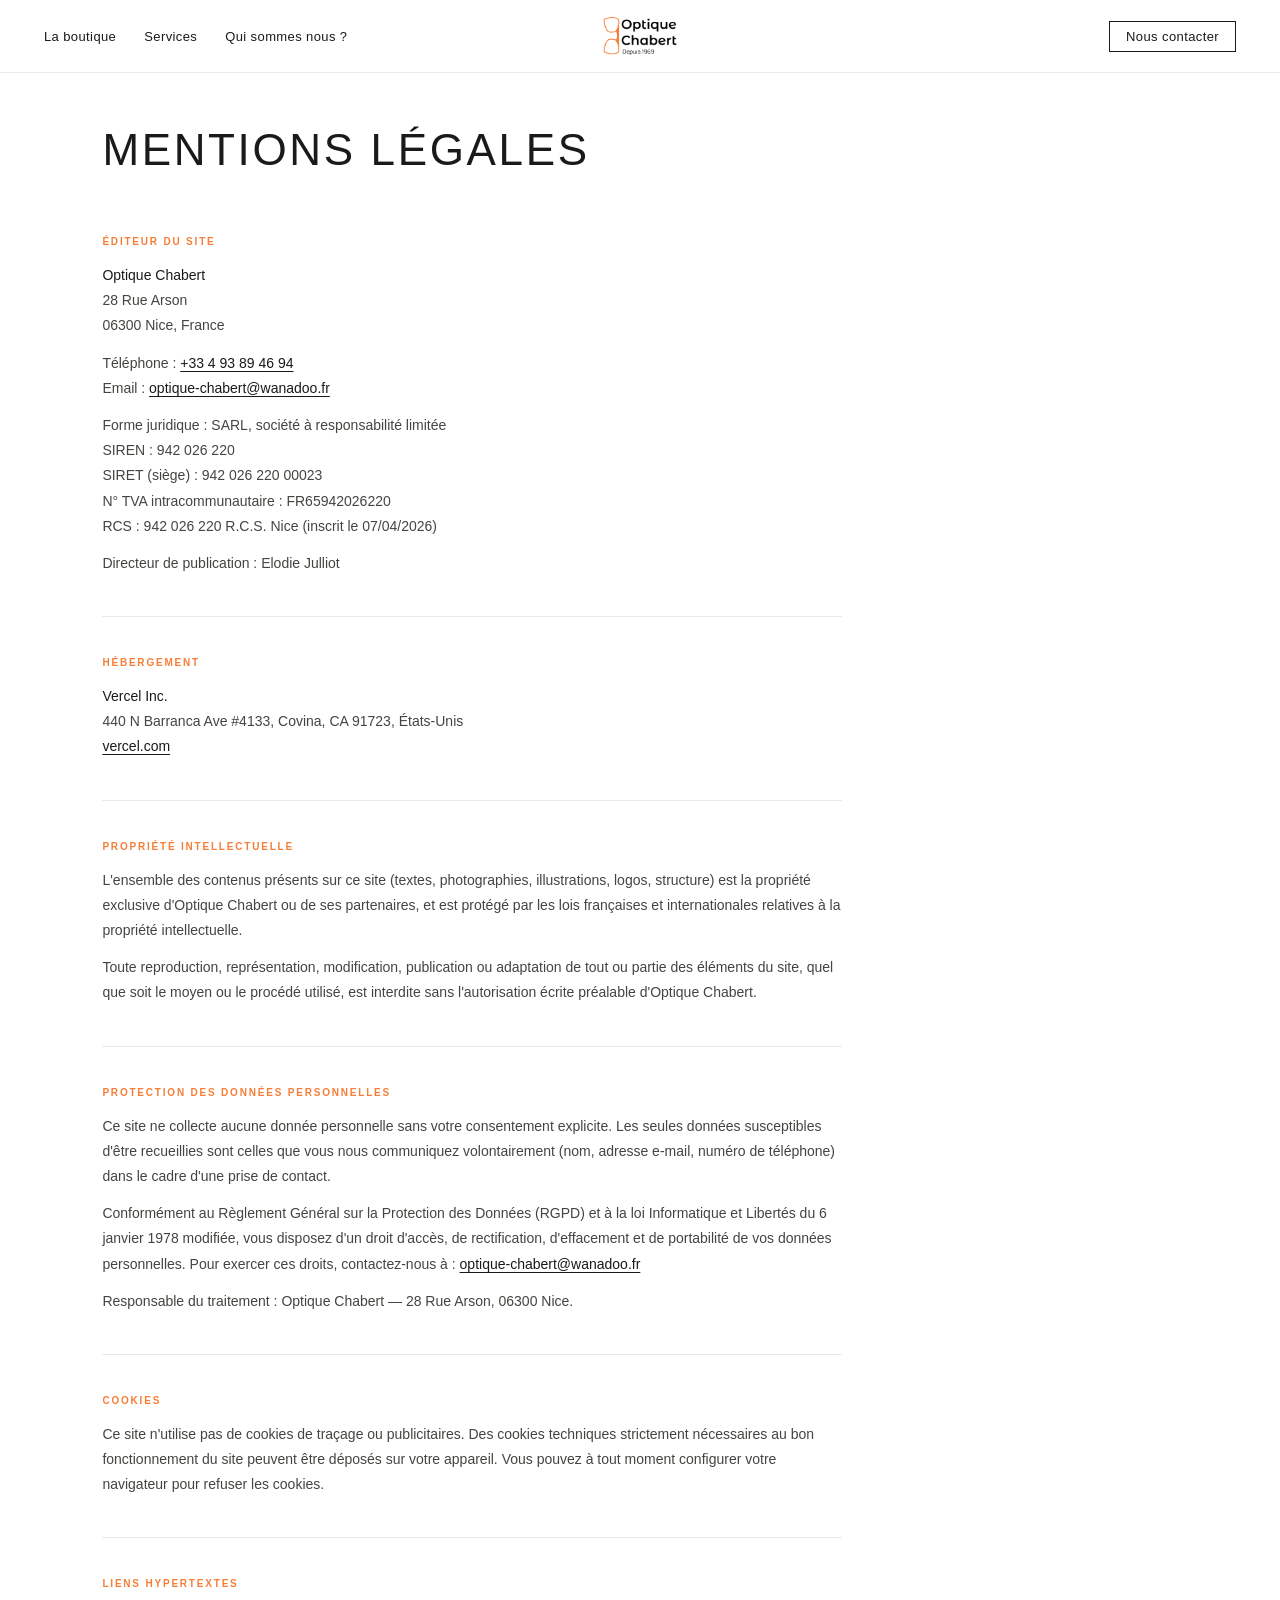
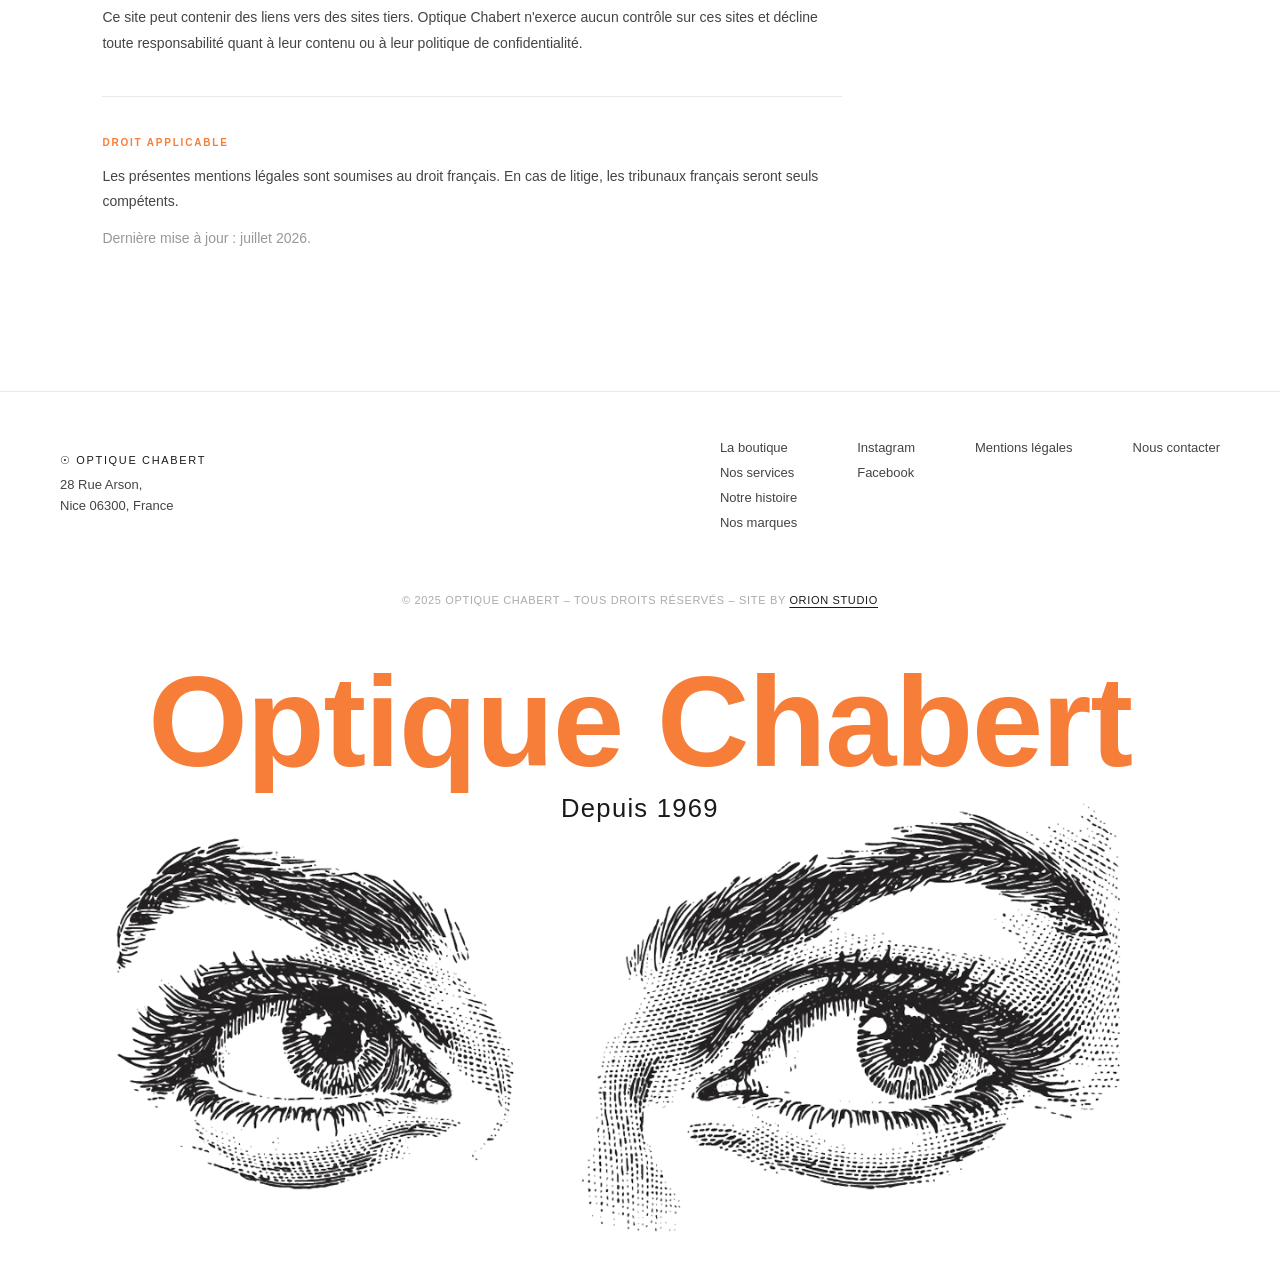
==== commit 9123c0f6: "Mentions légales : informations juridiques CLEJ + hébergeur Vercel" ====
--- a/mentions-legales.html
+++ b/mentions-legales.html
@@ -90,16 +90,19 @@
         06300 Nice, France</p>
         <p>Téléphone : <a href="tel:+33493894694">+33 4 93 89 46 94</a><br>
         Email : <a href="mailto:optique-chabert@wanadoo.fr">optique-chabert@wanadoo.fr</a></p>
-        <p>Forme juridique : [À compléter]<br>
-        SIRET : [À compléter]<br>
-        N° TVA intracommunautaire : [À compléter]</p>
-        <p>Directeur de publication : [À compléter]</p>
+        <p>Forme juridique : SARL, société à responsabilité limitée<br>
+        SIREN : 942 026 220<br>
+        SIRET (siège) : 942 026 220 00023<br>
+        N° TVA intracommunautaire : FR65942026220<br>
+        RCS : 942 026 220 R.C.S. Nice (inscrit le 07/04/2026)</p>
+        <p>Directeur de publication : Elodie Julliot</p>
       </section>
 
       <section class="legal-section">
         <h2>Hébergement</h2>
-        <p>[Nom de l'hébergeur à compléter]<br>
-        [Adresse de l'hébergeur]</p>
+        <p><strong>Vercel Inc.</strong><br>
+        440 N Barranca Ave #4133, Covina, CA 91723, États-Unis<br>
+        <a href="https://vercel.com" target="_blank" rel="noopener">vercel.com</a></p>
       </section>
 
       <section class="legal-section">
